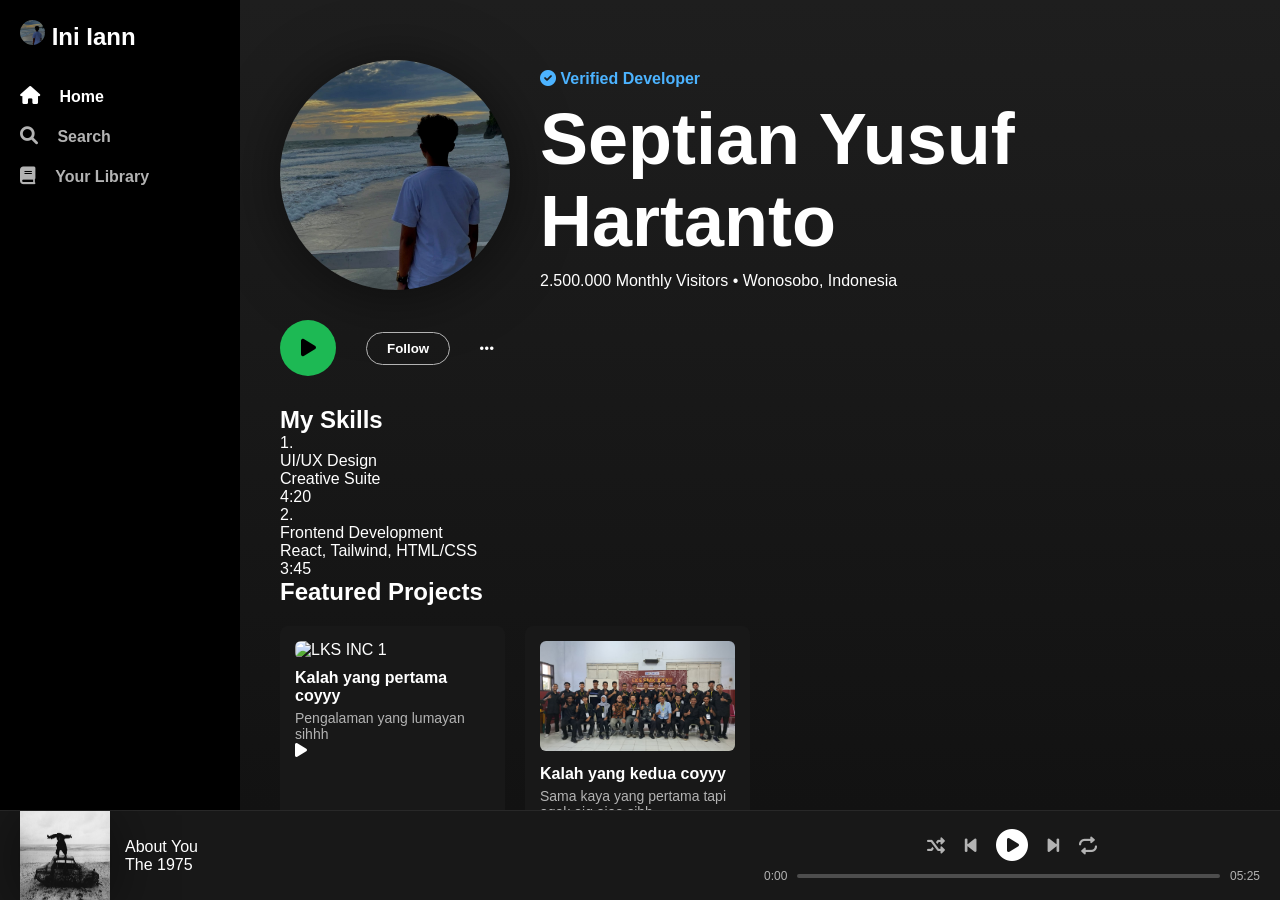
==== Index.html @ 44ab52a4 "Add files via upload" ====
<!DOCTYPE html>
<html lang="id">
<head>
    <meta charset="UTF-8">
    <meta name="viewport" content="width=device-width, initial-scale=1.0">
    <title>Ini Iannn</title>
    <link rel="stylesheet" href="style.css">
    <link rel="stylesheet" href="https://cdnjs.cloudflare.com/ajax/libs/font-awesome/6.0.0/css/all.min.css">
    <meta name="viewport" content="width=device-width, initial-scale=1.0">
</head>
<body>

    <div class="main-container">
        <nav class="sidebar">
            <div class="logo">
                <img src="FT PROFIL/Img 1.jpeg" alt="Logo" class="logo-img"> <span>Ini Iann</span>
            </div>
            <ul>
                <li class="active"><i class="fa-solid fa-house"></i> Home</li>
                <li><i class="fa-solid fa-magnifying-glass"></i> Search</li>
                <li><i class="fa-solid fa-book"></i> Your Library</li>
            </ul>
        </nav>

        <main class="content">
            <header class="hero">
                <img src="FT PROFIL/Img 1.jpeg" alt="Profile" class="profile-img">
                <div class="hero-text">
                    <span class="verified"><i class="fa-solid fa-circle-check"></i> Verified Developer</span>
                    <h1>Septian Yusuf Hartanto</h1>
                    <p>2.500.000 Monthly Visitors • Wonosobo, Indonesia</p>
                </div>
            </header>

            <div class="action-bar">
                <button class="play-btn"><i class="fa-solid fa-play"></i></button>
                <button class="outline-btn">Follow</button>
                <i class="fa-solid fa-ellipsis"></i>
            </div>

            <section class="section">
                <h2>My Skills</h2>
                <div class="track-list">
                    <div class="track">
                        <span class="num">1.</span>
                        <div class="track-info">
                            <p class="track-name">UI/UX Design</p>
                            <p class="track-artist">Creative Suite</p>
                        </div>
                        <span class="duration">4:20</span>
                    </div>
                    <div class="track">
                        <span class="num">2.</span>
                        <div class="track-info">
                            <p class="track-name">Frontend Development</p>
                            <p class="track-artist">React, Tailwind, HTML/CSS</p>
                        </div>
                        <span class="duration">3:45</span>
                    </div>
                </div>
            </section>

            <section class="section">
                <h2>Featured Projects</h2>
                <div class="grid-container">
                    <div class="card">
                        <img src="FT INC PWT/INC 2.JPG" alt="LKS INC 1">
                        <h3>Kalah yang pertama coyyy</h3>
                        <p>Pengalaman yang lumayan sihhh</p>
                        <div class="play-hover"><i class="fa-solid fa-play"></i></div>
                    </div>
                    <div class="card">
                        <img src="FT INC SRAGI/INC 1.jpg" alt="LKS INC 2">
                        <h3>Kalah yang kedua coyyy</h3>
                        <p>Sama kaya yang pertama tapi agak ajg ajaa sihh</p>
                        <div class="play-hover"><i class="fa-solid fa-play"></i></div>
                    </div>
                </div>
            </section>
        </main>
    </div>

<audio id="myAudio">
    <source src="MUSIK/The 1975 - About You.mp3" type="audio/mpeg">
    Browser kamu tidak mendukung elemen audio.
</audio>

<footer class="player">
    <div class="now-playing">
        <img src="MUSIK/ABOUT YOU.jpg" alt= Musik class="Foto-Musik">
        <div>
            <p class="current-title">About You</p>
            <p class="current-artist">The 1975</p>
        </div>
    </div>
    <div class="controls">
        <div class="buttons">
            <i class="fa-solid fa-shuffle"></i>
            <i class="fa-solid fa-backward-step"></i>
            <i class="fa-solid fa-circle-play main-play" id="playIcon" onclick="togglePlay()"></i>
            <i class="fa-solid fa-forward-step"></i>
            <i class="fa-solid fa-repeat"></i>
        </div>
        <div class="progress-bar">
            <span id="currentTime">0:00</span>
            <div class="bar-bg"><div class="bar-fill" id="progress"></div></div>
            <span id="totalTime">05:25</span>
        </div>
    </div>
    </footer>

<script>
    const audio = document.getElementById("myAudio");
    const playIcon = document.getElementById("playIcon");
    const progress = document.getElementById("progress");
    const playBtn = document.getElementById("playBtn");
    const progressBar = document.getElementById("progressBar");
    const progressArea = document.getElementById("progressArea");
    const currentTimeEl = document.getElementById("currentTime");
    const durationTimeEl = document.getElementById("durationTime");

    function togglePlay() {
        if (audio.paused) {
            audio.play();
            playIcon.classList.remove("fa-circle-play");
            playIcon.classList.add("fa-circle-pause");
        } else {
            audio.pause();
            playIcon.classList.remove("fa-circle-pause");
            playIcon.classList.add("fa-circle-play");
        }
    }

    // Update Progress Bar
    audio.ontimeupdate = function() {
        const percentage = (audio.currentTime / audio.duration) * 100;
        progress.style.width = percentage + "%";
        
        // Update angka waktu (sederhana)
        let mins = Math.floor(audio.currentTime / 60);
        let secs = Math.floor(audio.currentTime % 60);
        document.getElementById("currentTime").innerHTML = mins + ":" + (secs < 10 ? '0' : '') + secs;
    };

</script>

</body>
</html>
---- style.css ----
* {
    margin: 0;
    padding: 0;
    box-sizing: border-box;
    font-family: 'Segoe UI', Roboto, sans-serif;
}

body {
    background-color: #000;
    color: white;
}

.main-container {
    display: flex;
    height: calc(100vh - 90px);
}

/* Sidebar */
.sidebar {
    width: 240px;
    background-color: #000;
    padding: 20px;
}

.logo {
    font-size: 24px;
    font-weight: bold;
    margin-bottom: 25px;
}

.logo i {
    color: #1DB954;
}

.sidebar ul {
    list-style: none;
}

.sidebar ul li {
    padding: 10px 0;
    color: #b3b3b3;
    font-weight: bold;
    cursor: pointer;
    transition: 0.3s;
}

.sidebar ul li:hover, .sidebar ul li.active {
    color: white;
}

.sidebar ul li i {
    margin-right: 15px;
    font-size: 18px;
}

/* Content Area */
.content {
    flex: 1;
    background: linear-gradient(to bottom, #1e1e1e, #121212);
    overflow-y: auto;
    padding: 20px 40px;
}

.hero {
    display: flex;
    align-items: flex-end;
    gap: 30px;
    margin-top: 40px;
}

.profile-img {
    width: 230px;
    height: 230px;
    border-radius: 50%;
    box-shadow: 0 4px 60px rgba(0,0,0,0.5);
}

.hero h1 {
    font-size: 72px;
    margin: 10px 0;
}

.verified {
    color: #4CB3FF;
    font-weight: bold;
}

/* Buttons */
.action-bar {
    display: flex;
    align-items: center;
    gap: 30px;
    margin: 30px 0;
}

.play-btn {
    background-color: #1DB954;
    border: none;
    width: 56px;
    height: 56px;
    border-radius: 50%;
    font-size: 20px;
    cursor: pointer;
    transition: 0.2s;
}

.play-btn:hover {
    transform: scale(1.05);
}

.outline-btn {
    background: transparent;
    border: 1px solid #b3b3b3;
    color: white;
    padding: 8px 20px;
    border-radius: 20px;
    font-weight: bold;
}

/* Grid & Cards */
.grid-container {
    display: grid;
    grid-template-columns: repeat(auto-fill, minmax(180px, 1fr));
    gap: 20px;
    margin-top: 20px;
}

/* Pengaturan untuk Tablet (Lebar layar di bawah 768px) */
@media (max-width: 768px) {
    .grid-container {
        grid-template-columns: repeat(2, 1fr); /* Berubah jadi 2 kolom */
    }
    
    .sidebar {
        display: none; /* Sembunyikan sidebar di layar kecil agar tidak sempit */
    }
}

/* Pengaturan untuk HP (Lebar layar di bawah 480px) */
@media (max-width: 480px) {
    .grid-container {
        grid-template-columns: 1fr; /* Jadi 1 kolom saja biar besar */
    }
    
    .hero h1 {
        font-size: 32px; /* Perkecil tulisan agar tidak meluber */
    }
}

img {
    max-width: 100%; /* Foto tidak akan pernah lebih lebar dari wadahnya */
    height: auto;    /* Tinggi mengikuti agar tidak gepeng */
}

.card {
    background-color: #181818;
    padding: 15px;
    border-radius: 8px;
    position: relative;
    transition: 0.3s;
    cursor: pointer;
}

.card:hover {
    background-color: #282828;
}

.card img {
    width: 100%;
    border-radius: 6px;
    margin-bottom: 10px;
}

.card h3 {
    font-size: 16px;
    margin-bottom: 5px;
}

.card p {
    color: #b3b3b3;
    font-size: 14px;
}

/* Player Bar */
.player {
    height: 90px;
    background-color: #181818;
    border-top: 1px solid #282828;
    position: fixed;
    bottom: 0;
    width: 100%;
    display: flex;
    justify-content: space-between;
    align-items: center;
    padding: 0 20px;
}

.now-playing {
    display: flex;
    align-items: center;
    gap: 15px;
    width: 30%;
}

.controls {
    width: 40%;
    display: flex;
    flex-direction: column;
    align-items: center;
    gap: 8px;
}

.buttons {
    display: flex;
    align-items: center;
    gap: 20px;
    color: #b3b3b3;
    font-size: 18px;
}

.main-play {
    font-size: 32px;
    color: white;
}

.progress-bar {
    display: flex;
    align-items: center;
    gap: 10px;
    width: 100%;
    font-size: 12px;
    color: #b3b3b3;
}

.bar-bg {
    flex: 1;
    height: 4px;
    background-color: #4d4d4d;
    border-radius: 2px;
}

/* Pastikan konten utama tidak tertutup footer */
.content {
    padding-bottom: 100px; 
}

.main-play {
    cursor: pointer;
    transition: transform 0.2s;
}

.main-play:hover {
    transform: scale(1.1);
    color: #1DB954;
}

.bar-fill {
    transition: width 0.1s linear; /* Biar gerakan progress bar halus */
    background-color: #1DB954;
}

.Foto-Musik {
    width: 90px;
    height: 90px;
    box-shadow: 0 4px 60px rgba(0,0,0,0.5);
}

.logo-img {
    width: 25px;
    height: 25px;
    top: 5px;
    border-radius: 50%;
    box-shadow: 0 4px 60px rgba(0,0,0,0.5);
}
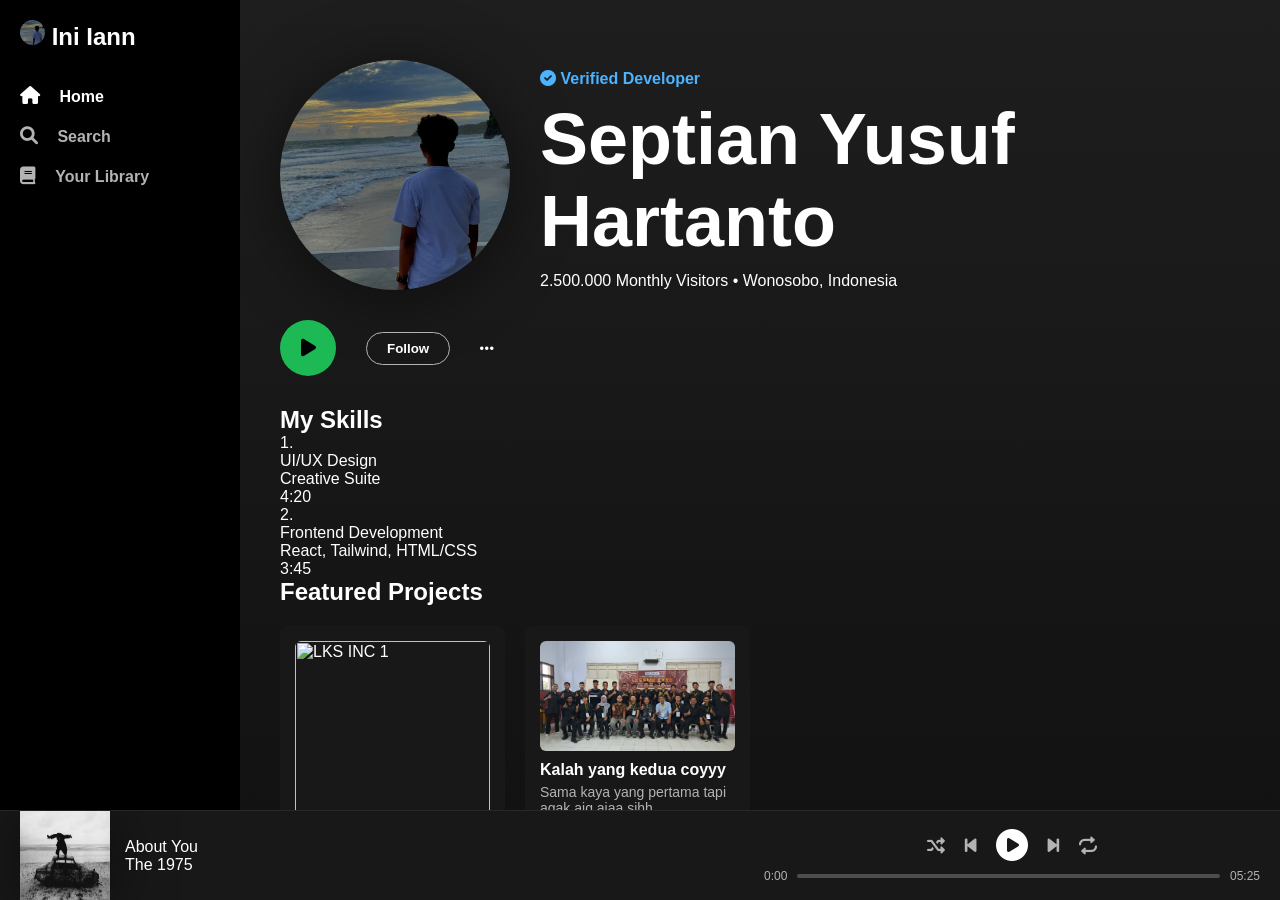
==== commit e44eabdc: "Update Index.html" ====
--- a/Index.html
+++ b/Index.html
@@ -1,5 +1,4 @@
-<!DOCTYPE html>
-<html lang="id">
+<html>
 <head>
     <meta charset="UTF-8">
     <meta name="viewport" content="width=device-width, initial-scale=1.0">
@@ -145,4 +144,4 @@
 </script>
 
 </body>
-</html>+</html>
